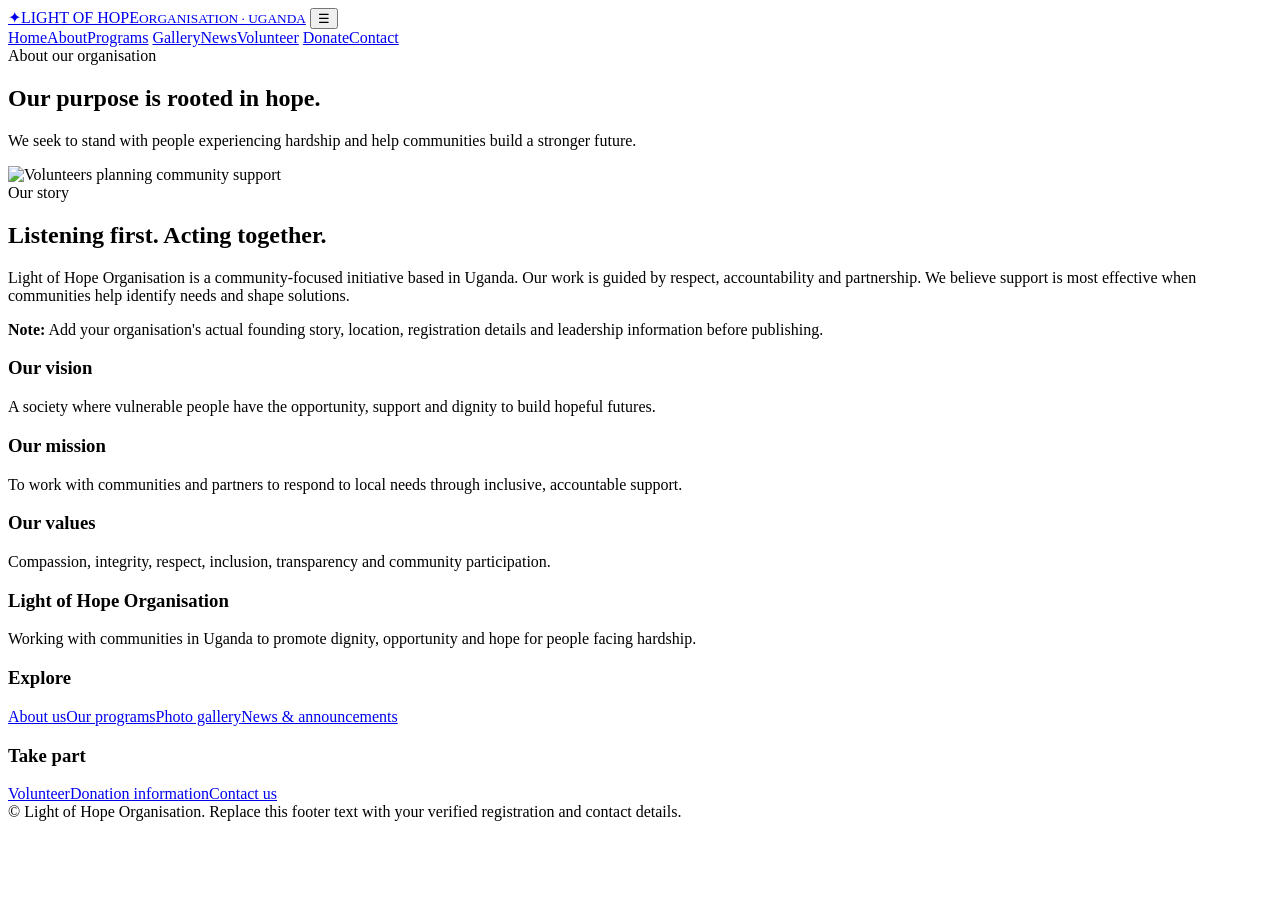
==== about.html @ 54717eb6 "Add files via upload" ====
<!doctype html>
<html lang="en"><head><meta charset="utf-8"><meta name="viewport" content="width=device-width, initial-scale=1">
<meta name="description" content="Light of Hope Organisation supports communities in Uganda.">
<title>About us | Light of Hope Organisation</title><link rel="stylesheet" href="css/style.css"></head>
<body>
<header class="site-header">
  <div class="container nav-wrap">
    <a class="brand" href="index.html"><span class="brand-mark">✦</span><span>LIGHT OF HOPE<small>ORGANISATION · UGANDA</small></span></a>
    <button class="menu-toggle" aria-label="Open navigation" aria-expanded="false">☰</button>
    <nav class="nav-links" aria-label="Main navigation">
      <a href="index.html">Home</a><a href="about.html">About</a><a href="programs.html">Programs</a>
      <a href="gallery.html">Gallery</a><a href="news.html">News</a><a href="volunteer.html">Volunteer</a>
      <a class="nav-donate" href="donate.html">Donate</a><a href="contact.html">Contact</a>
    </nav>
  </div>
</header>

<main><section class="page-hero"><div class="container"><div class="eyebrow">About our organisation</div><h1>Our purpose is rooted in hope.</h1><p>We seek to stand with people experiencing hardship and help communities build a stronger future.</p></div></section>
<section class="section"><div class="container split"><img src="https://images.unsplash.com/photo-1531206715517-5c0ba140b2b8?auto=format&fit=crop&w=1000&q=85" alt="Volunteers planning community support"><div><div class="eyebrow">Our story</div><h2>Listening first. Acting together.</h2><p>Light of Hope Organisation is a community-focused initiative based in Uganda. Our work is guided by respect, accountability and partnership. We believe support is most effective when communities help identify needs and shape solutions.</p><p><strong>Note:</strong> Add your organisation's actual founding story, location, registration details and leadership information before publishing.</p></div></div></section>
<section class="section section-soft"><div class="container grid-3">
<article class="card"><div class="card-body"><h3>Our vision</h3><p>A society where vulnerable people have the opportunity, support and dignity to build hopeful futures.</p></div></article>
<article class="card"><div class="card-body"><h3>Our mission</h3><p>To work with communities and partners to respond to local needs through inclusive, accountable support.</p></div></article>
<article class="card"><div class="card-body"><h3>Our values</h3><p>Compassion, integrity, respect, inclusion, transparency and community participation.</p></div></article>
</div></section></main>

<footer class="site-footer">
  <div class="container">
    <div class="footer-grid">
      <div><h3>Light of Hope Organisation</h3><p>Working with communities in Uganda to promote dignity, opportunity and hope for people facing hardship.</p></div>
      <div><h3>Explore</h3><div class="footer-links"><a href="about.html">About us</a><a href="programs.html">Our programs</a><a href="gallery.html">Photo gallery</a><a href="news.html">News & announcements</a></div></div>
      <div><h3>Take part</h3><div class="footer-links"><a href="volunteer.html">Volunteer</a><a href="donate.html">Donation information</a><a href="contact.html">Contact us</a></div></div>
    </div>
    <div class="footer-bottom">© <span data-year></span> Light of Hope Organisation. Replace this footer text with your verified registration and contact details.</div>
  </div>
</footer>
<script src="js/main.js"></script>
</body></html>
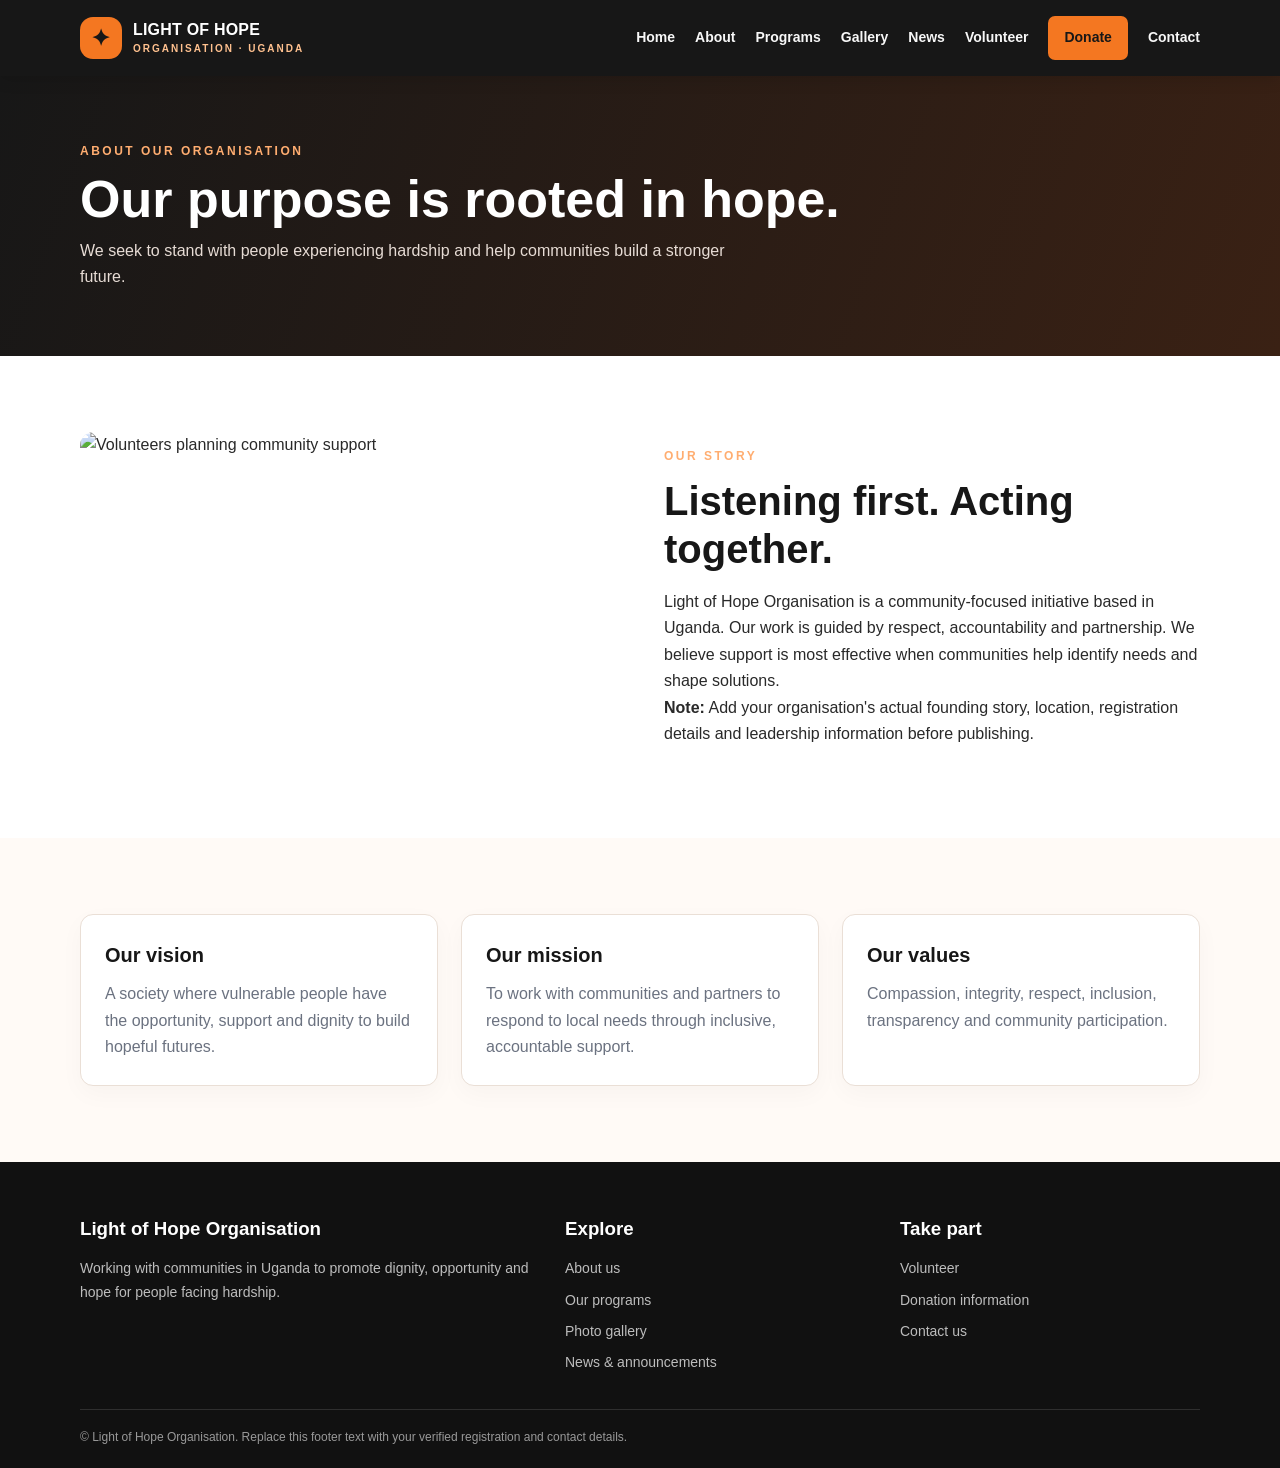
==== commit a3298e20: "Update about.html" ====
--- a/about.html
+++ b/about.html
@@ -1,7 +1,7 @@
 <!doctype html>
 <html lang="en"><head><meta charset="utf-8"><meta name="viewport" content="width=device-width, initial-scale=1">
 <meta name="description" content="Light of Hope Organisation supports communities in Uganda.">
-<title>About us | Light of Hope Organisation</title><link rel="stylesheet" href="css/style.css"></head>
+<title>About us | Light of Hope Organisation</title><link rel="stylesheet" href="ccs/style.css"></head>
 <body>
 <header class="site-header">
   <div class="container nav-wrap">
--- a/ccs/style.css
+++ b/ccs/style.css
@@ -0,0 +1,124 @@
+:root {
+  --orange: #f47721;
+  --orange-dark: #d95c0b;
+  --black: #171717;
+  --ink: #292929;
+  --muted: #6b7280;
+  --paper: #fffaf6;
+  --white: #ffffff;
+  --line: #eadfd6;
+  --soft: #fff0e5;
+  --shadow: 0 16px 40px rgba(23,23,23,.09);
+}
+* { box-sizing: border-box; margin: 0; padding: 0; }
+html { scroll-behavior: smooth; }
+body { font-family: Inter, Arial, sans-serif; color: var(--ink); line-height: 1.65; background: var(--white); }
+a { color: inherit; text-decoration: none; }
+img { max-width: 100%; display: block; }
+button, input, textarea, select { font: inherit; }
+.container { width: min(1120px, 91%); margin: auto; }
+.site-header { background: var(--black); color: var(--white); position: sticky; top: 0; z-index: 50; box-shadow: 0 3px 15px #0002; }
+.nav-wrap { min-height: 76px; display: flex; align-items: center; justify-content: space-between; gap: 22px; }
+.brand { display: flex; align-items: center; gap: 11px; font-weight: 800; letter-spacing: .2px; line-height: 1.15; }
+.brand-mark { width: 42px; height: 42px; border-radius: 13px; display: grid; place-items: center; background: var(--orange); color: var(--black); font-size: 23px; font-weight: 900; }
+.brand small { display: block; color: #ffc18f; font-size: 10px; letter-spacing: 2px; margin-top: 4px; }
+.nav-links { display: flex; align-items: center; gap: 20px; }
+.nav-links a { color: #f7f7f7; font-size: 14px; font-weight: 650; transition: color .2s; }
+.nav-links a:hover, .nav-links a.active { color: #ff9a50; }
+.nav-links .nav-donate { background: var(--orange); color: var(--black); padding: 10px 16px; border-radius: 7px; }
+.menu-toggle { display: none; border: 1px solid #ffffff55; color: white; background: transparent; padding: 8px 11px; border-radius: 6px; cursor: pointer; }
+.hero { background: linear-gradient(100deg, rgba(15,15,15,.86), rgba(15,15,15,.35)), url('https://images.unsplash.com/photo-1488521787991-ed7bbaae773c?auto=format&fit=crop&w=1800&q=85') center/cover; color: white; padding: 105px 0; }
+.hero-content { max-width: 700px; }
+.eyebrow { color: #ffad70; text-transform: uppercase; letter-spacing: 2.5px; font-size: 12px; font-weight: 800; }
+.hero h1 { font-size: clamp(38px, 6vw, 66px); line-height: 1.08; margin: 16px 0 20px; letter-spacing: -1.7px; }
+.hero p { font-size: 18px; max-width: 620px; color: #f4eee9; margin-bottom: 28px; }
+.btn { display: inline-flex; justify-content: center; align-items: center; gap: 8px; border: 0; border-radius: 7px; padding: 13px 21px; background: var(--orange); color: var(--black); font-weight: 800; cursor: pointer; transition: transform .2s, background .2s; }
+.btn:hover { background: #ff974d; transform: translateY(-2px); }
+.btn-outline { border: 1px solid #ffffffa8; background: transparent; color: white; margin-left: 8px; }
+.btn-dark { background: var(--black); color: white; }
+.section { padding: 76px 0; }
+.section-soft { background: var(--paper); }
+.section-heading { max-width: 700px; margin: 0 auto 38px; text-align: center; }
+.section-heading .eyebrow { color: var(--orange-dark); }
+.section-heading h2 { font-size: clamp(28px, 4vw, 42px); line-height: 1.2; margin: 10px 0 12px; color: var(--black); }
+.section-heading p { color: var(--muted); }
+.grid-3 { display: grid; grid-template-columns: repeat(3, 1fr); gap: 23px; }
+.card { background: white; border: 1px solid var(--line); border-radius: 13px; overflow: hidden; box-shadow: 0 8px 24px #00000008; }
+.card-body { padding: 24px; }
+.card h3 { color: var(--black); font-size: 20px; margin-bottom: 9px; }
+.card p { color: var(--muted); }
+.card-icon { width: 48px; height: 48px; border-radius: 12px; display: grid; place-items: center; background: var(--soft); color: var(--orange-dark); font-size: 23px; margin-bottom: 18px; }
+.card img { width: 100%; height: 210px; object-fit: cover; }
+.split { display: grid; grid-template-columns: 1fr 1fr; gap: 48px; align-items: center; }
+.split img { width: 100%; min-height: 330px; object-fit: cover; border-radius: 14px; }
+.split h2 { font-size: clamp(28px, 4vw, 40px); line-height: 1.2; color: var(--black); margin: 10px 0 16px; }
+.check-list { list-style: none; margin: 20px 0; }
+.check-list li { margin: 9px 0; padding-left: 28px; position: relative; }
+.check-list li::before { content: "✓"; position: absolute; left: 0; color: var(--orange-dark); font-weight: 900; }
+.page-hero { background: linear-gradient(110deg, #171717, #3a2114); color: white; padding: 66px 0; }
+.page-hero h1 { font-size: clamp(34px, 5vw, 52px); line-height: 1.15; margin: 8px 0; }
+.page-hero p { color: #e7dcd5; max-width: 680px; }
+.stats { display: grid; grid-template-columns: repeat(3, 1fr); gap: 18px; margin-top: 30px; }
+.stat { padding: 22px; background: #ffffff12; border: 1px solid #ffffff22; border-radius: 10px; }
+.stat strong { display: block; color: #ff9b54; font-size: 30px; }
+.stat span { color: #eee; font-size: 13px; }
+.form-card { max-width: 760px; margin: auto; background: white; border: 1px solid var(--line); box-shadow: var(--shadow); padding: clamp(22px, 4vw, 38px); border-radius: 14px; }
+.form-grid { display: grid; grid-template-columns: 1fr 1fr; gap: 17px; }
+.field { display: flex; flex-direction: column; gap: 7px; margin-bottom: 16px; }
+.field.full { grid-column: 1 / -1; }
+label { font-weight: 750; font-size: 14px; color: var(--black); }
+input, textarea, select { width: 100%; border: 1px solid #d9d2cc; border-radius: 7px; padding: 12px 13px; background: white; color: var(--ink); outline: none; }
+input:focus, textarea:focus, select:focus { border-color: var(--orange); box-shadow: 0 0 0 3px #f477211c; }
+textarea { min-height: 125px; resize: vertical; }
+.help { color: var(--muted); font-size: 12px; }
+.notice { padding: 14px 16px; background: #fff4e9; border-left: 4px solid var(--orange); border-radius: 6px; color: #65401f; margin: 18px 0; font-size: 14px; }
+.gallery-grid { display: grid; grid-template-columns: repeat(3, 1fr); gap: 14px; }
+.gallery-grid img { height: 245px; width: 100%; object-fit: cover; border-radius: 10px; cursor: pointer; transition: transform .2s; }
+.gallery-grid img:hover { transform: scale(1.02); }
+.news-meta { color: var(--orange-dark); font-size: 12px; font-weight: 800; text-transform: uppercase; letter-spacing: 1px; margin-bottom: 7px; }
+.news-card img { height: 190px; }
+.amount-options { display: flex; flex-wrap: wrap; gap: 10px; margin: 5px 0 18px; }
+.amount-option { border: 1px solid #ddd; padding: 10px 17px; border-radius: 7px; cursor: pointer; background: white; font-weight: 700; }
+.amount-option.selected { background: var(--soft); border-color: var(--orange); }
+.site-footer { background: #111; color: #ddd; padding: 52px 0 20px; }
+.footer-grid { display: grid; grid-template-columns: 1.5fr 1fr 1fr; gap: 35px; }
+.site-footer h3 { color: white; margin-bottom: 13px; }
+.site-footer p, .site-footer a { color: #bdbdbd; font-size: 14px; }
+.footer-links { display: grid; gap: 8px; }
+.footer-bottom { border-top: 1px solid #ffffff20; margin-top: 35px; padding-top: 18px; color: #999; font-size: 12px; }
+.dashboard-shell { display: grid; grid-template-columns: 230px 1fr; min-height: 70vh; }
+.sidebar { background: #1b1b1b; color: white; padding: 25px 18px; }
+.sidebar a { display: block; padding: 11px 12px; border-radius: 6px; color: #ddd; margin: 5px 0; }
+.sidebar a:hover, .sidebar a.active { background: #f4772126; color: #ff9a50; }
+.dashboard-main { padding: 30px; background: #f7f7f7; }
+.dashboard-cards { display: grid; grid-template-columns: repeat(3, 1fr); gap: 16px; margin: 22px 0; }
+.dash-card { background: white; padding: 20px; border-radius: 10px; border: 1px solid #eee; }
+.dash-card strong { font-size: 27px; display: block; color: var(--orange-dark); }
+.table-wrap { overflow-x: auto; background: white; border-radius: 10px; border: 1px solid #eee; }
+table { width: 100%; border-collapse: collapse; min-width: 580px; }
+th, td { padding: 13px 15px; border-bottom: 1px solid #eee; text-align: left; font-size: 13px; }
+th { background: #fff2e8; color: #542a0e; }
+.status { display: inline-block; background: #e8f7ed; color: #176b36; padding: 4px 9px; border-radius: 30px; font-size: 11px; font-weight: 800; }
+.empty-state { padding: 24px; color: var(--muted); text-align: center; }
+.lightbox { display: none; position: fixed; inset: 0; z-index: 100; background: #000e; align-items: center; justify-content: center; padding: 20px; }
+.lightbox.open { display: flex; }
+.lightbox img { max-height: 85vh; max-width: 92vw; border-radius: 8px; }
+.lightbox button { position: absolute; top: 20px; right: 25px; background: white; border: 0; border-radius: 50%; width: 42px; height: 42px; font-size: 24px; cursor: pointer; }
+@media (max-width: 900px) {
+  .nav-links { display: none; position: absolute; top: 76px; left: 0; right: 0; padding: 20px 5%; background: #171717; flex-direction: column; align-items: flex-start; }
+  .nav-links.open { display: flex; }
+  .menu-toggle { display: block; }
+  .grid-3, .gallery-grid { grid-template-columns: repeat(2, 1fr); }
+  .dashboard-shell { grid-template-columns: 1fr; }
+  .sidebar { display: flex; flex-wrap: wrap; gap: 5px; }
+  .sidebar a { margin: 0; }
+}
+@media (max-width: 620px) {
+  .hero { padding: 78px 0; }
+  .hero p { font-size: 16px; }
+  .btn-outline { margin: 9px 0 0; }
+  .grid-3, .gallery-grid, .split, .footer-grid, .stats, .dashboard-cards, .form-grid { grid-template-columns: 1fr; }
+  .section { padding: 55px 0; }
+  .gallery-grid img { height: 220px; }
+  .dashboard-main { padding: 20px 4%; }
+}
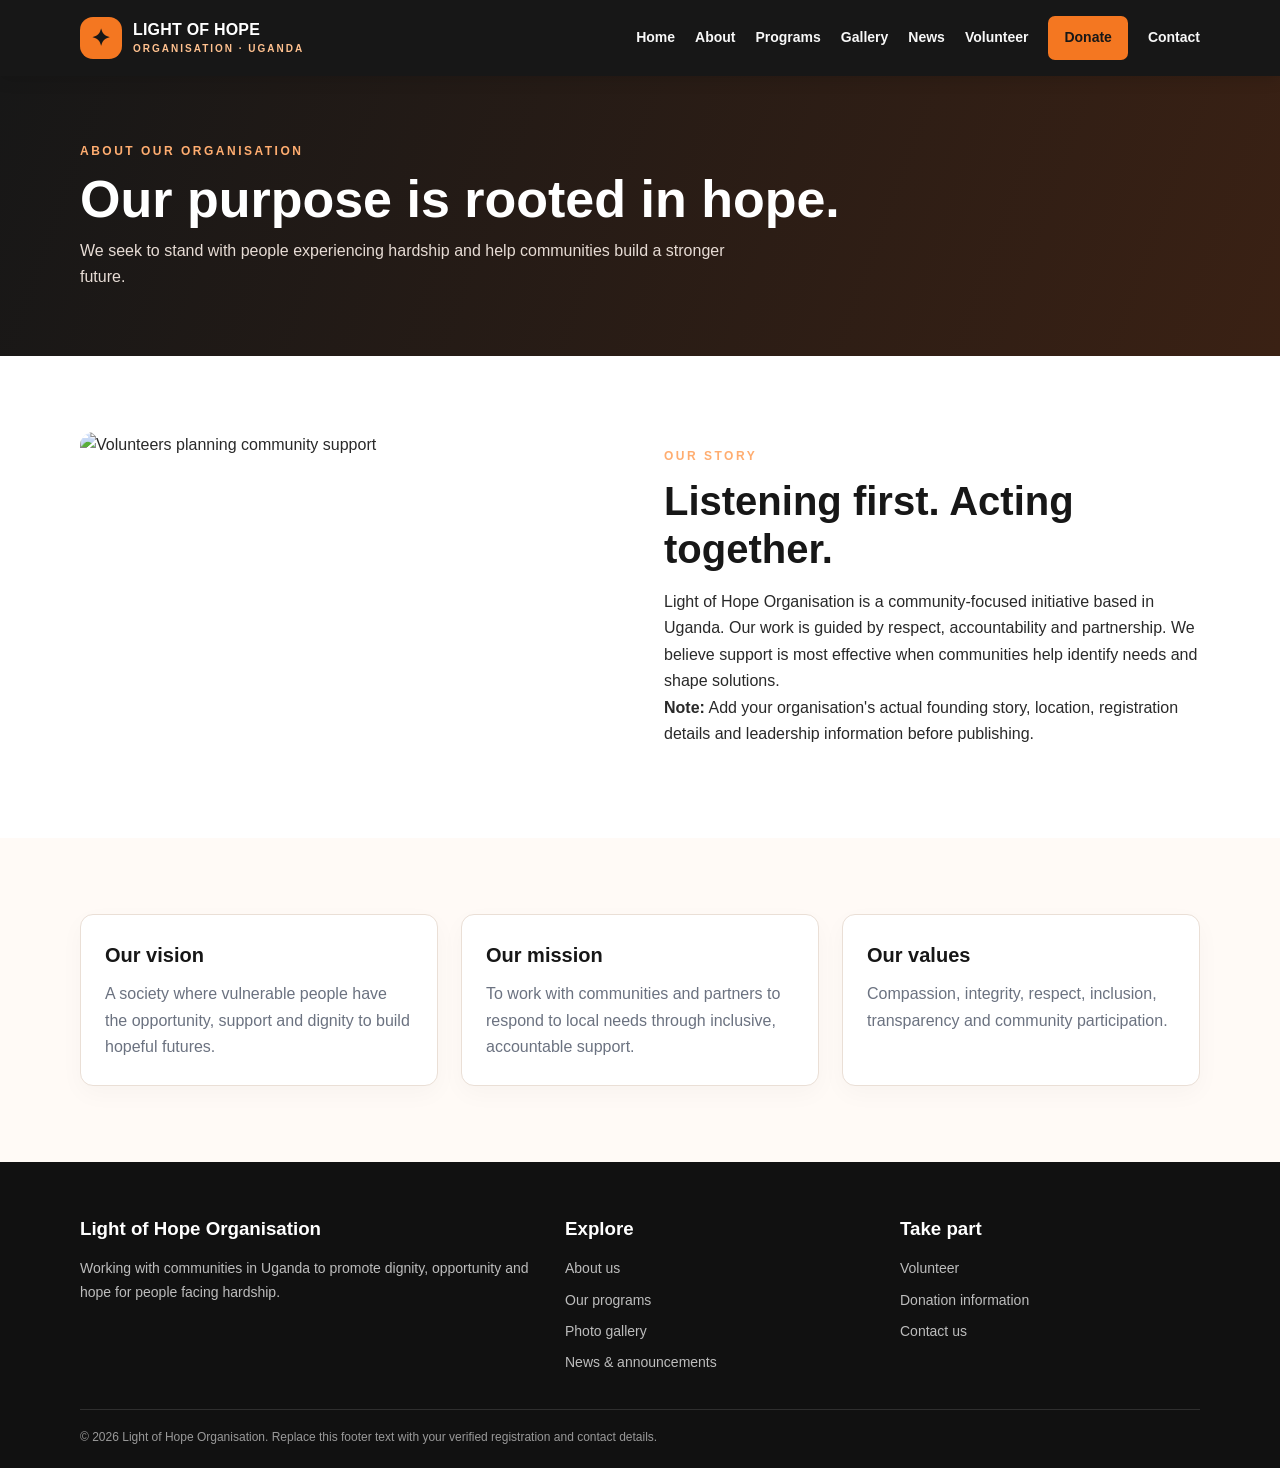
==== commit 060e1482: "Update about.html" ====
--- a/about.html
+++ b/about.html
@@ -33,5 +33,5 @@
     <div class="footer-bottom">© <span data-year></span> Light of Hope Organisation. Replace this footer text with your verified registration and contact details.</div>
   </div>
 </footer>
-<script src="js/main.js"></script>
+<script src="main.js"></script>
 </body></html>
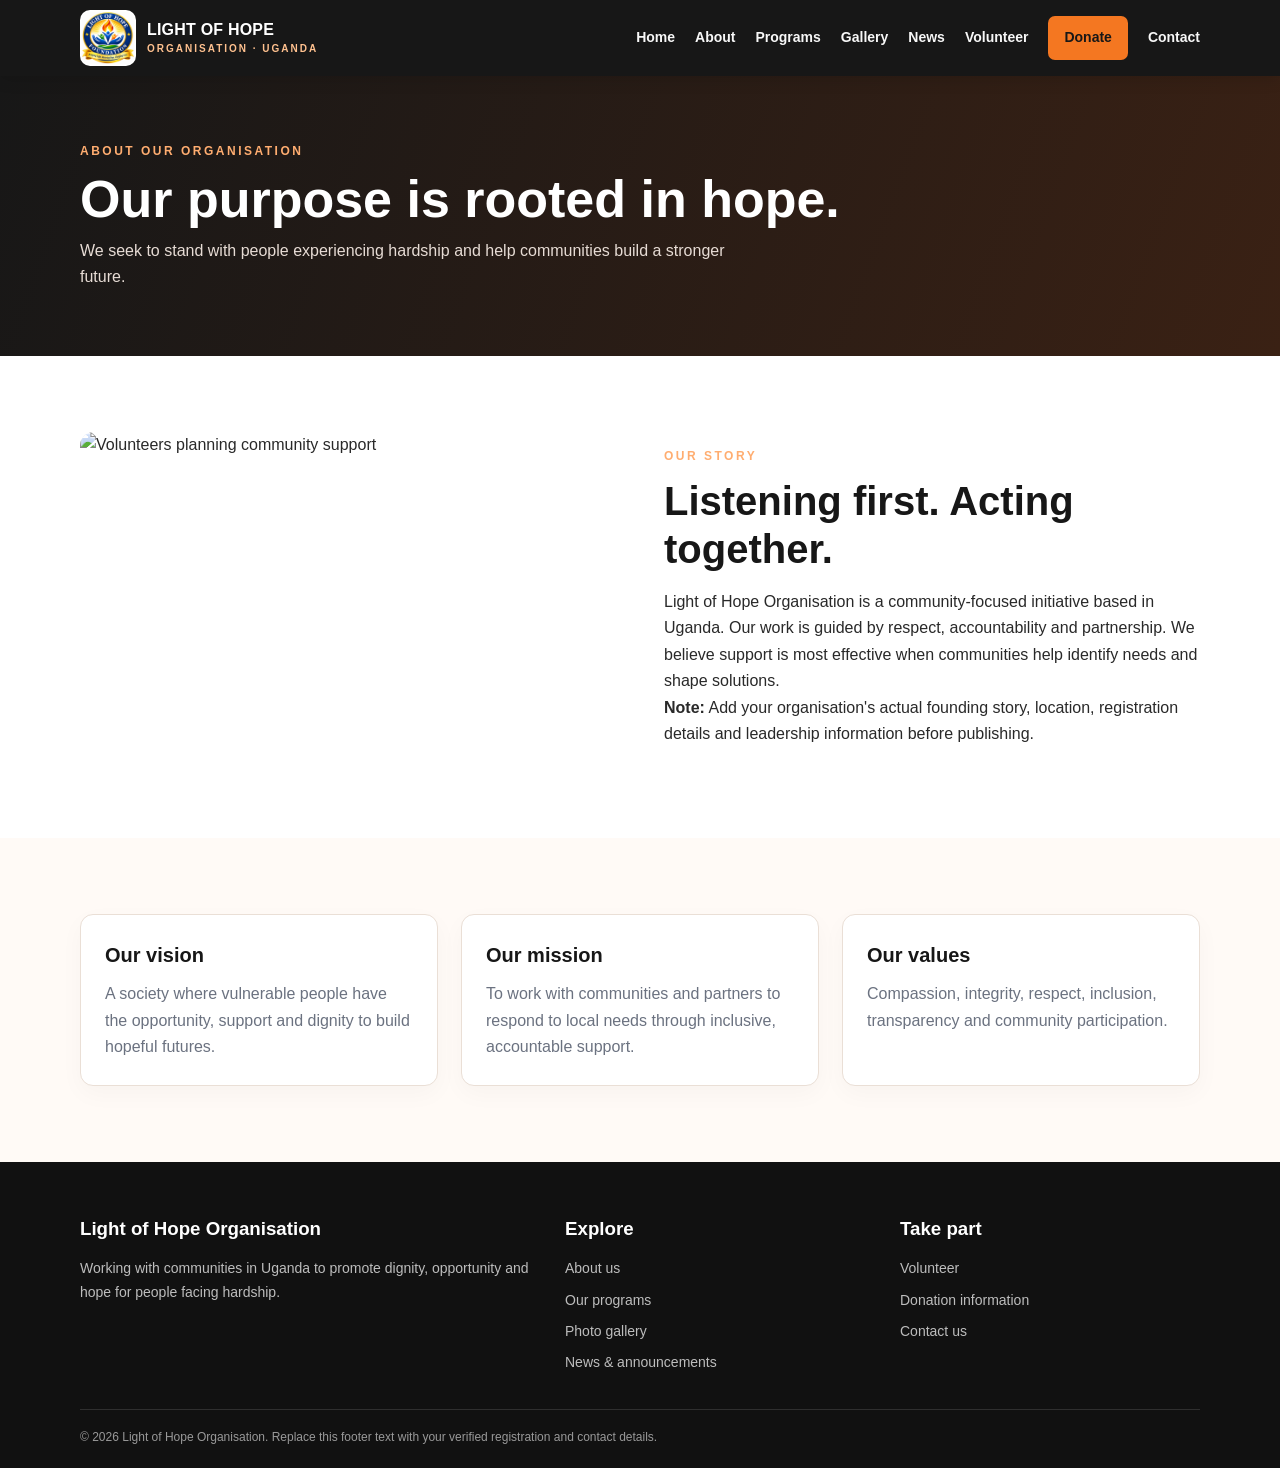
==== commit c0a04b19: "Add files via upload" ====
--- a/about.html
+++ b/about.html
@@ -5,7 +5,7 @@
 <body>
 <header class="site-header">
   <div class="container nav-wrap">
-    <a class="brand" href="index.html"><span class="brand-mark">✦</span><span>LIGHT OF HOPE<small>ORGANISATION · UGANDA</small></span></a>
+    <a class="brand" href="index.html"><img class="brand-logo" src="images/logo.png" alt=""><span>LIGHT OF HOPE<small>ORGANISATION · UGANDA</small></span></a>
     <button class="menu-toggle" aria-label="Open navigation" aria-expanded="false">☰</button>
     <nav class="nav-links" aria-label="Main navigation">
       <a href="index.html">Home</a><a href="about.html">About</a><a href="programs.html">Programs</a>
--- a/ccs/style.css
+++ b/ccs/style.css
@@ -122,3 +122,4 @@
   .gallery-grid img { height: 220px; }
   .dashboard-main { padding: 20px 4%; }
 }
+.brand-logo { width: 56px; height: 56px; flex-shrink: 0; object-fit: contain; background: #fff; border-radius: 10px; padding: 2px; }
